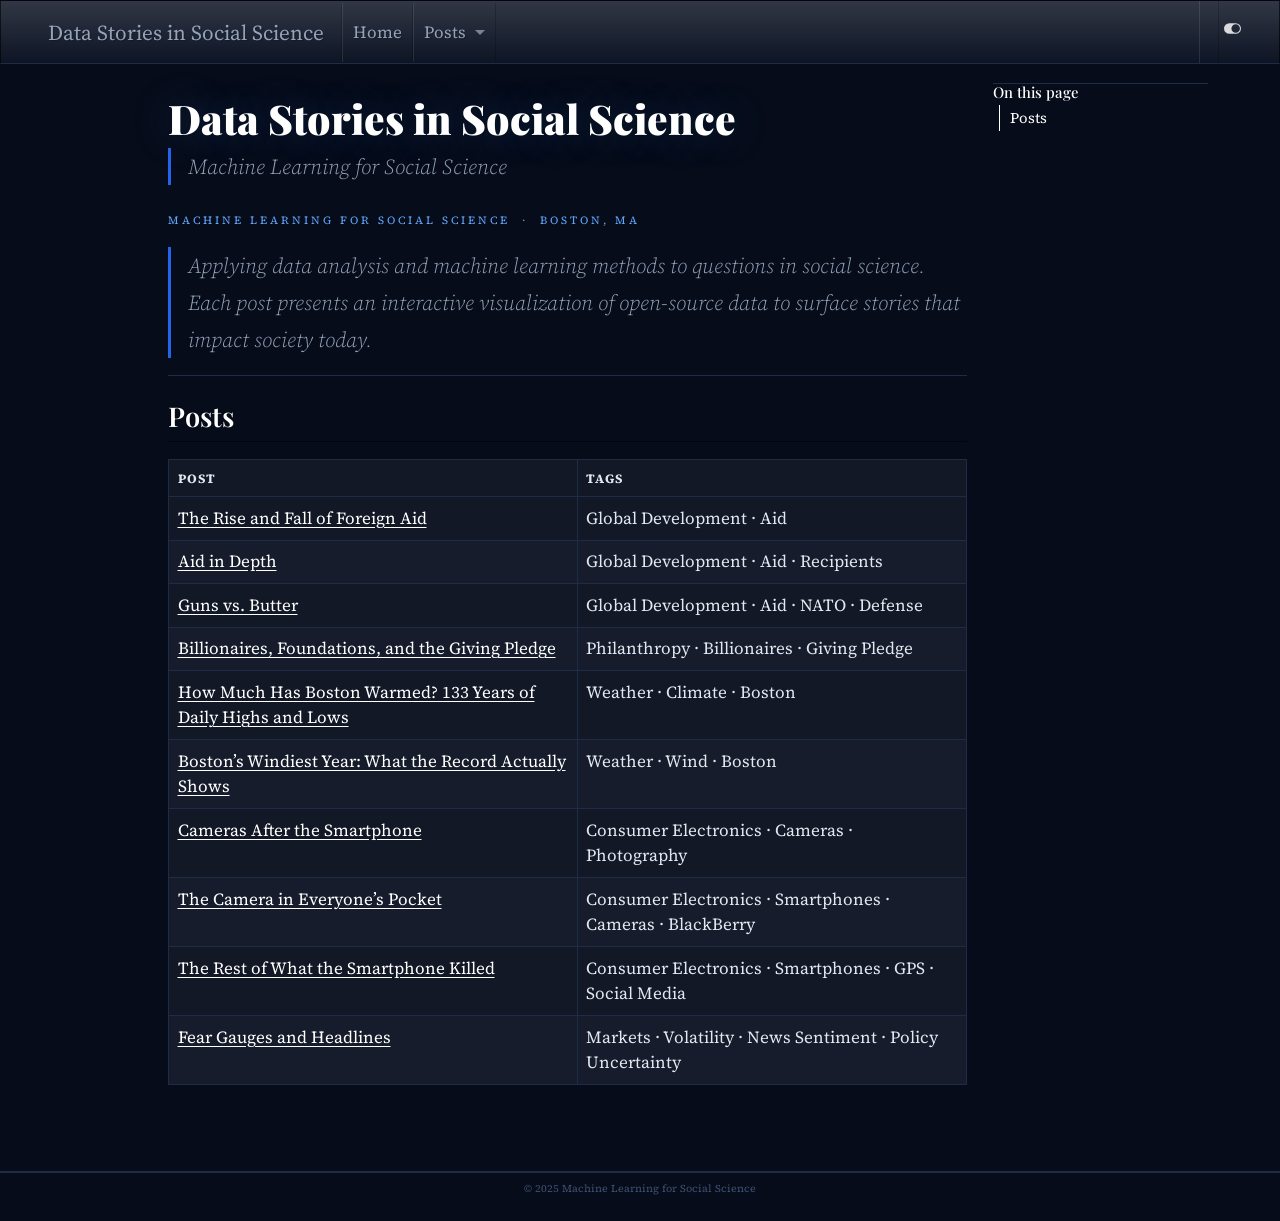
==== index.html @ b40829a9 "Built site for gh-pages" ====
<!DOCTYPE html>
<html xmlns="http://www.w3.org/1999/xhtml" lang="en" xml:lang="en"><head>

<meta charset="utf-8">
<meta name="generator" content="quarto-1.10.18">

<meta name="viewport" content="width=device-width, initial-scale=1.0, user-scalable=yes">


<title>Data Stories in Social Science</title>
<style>
/* Default styles provided by pandoc.
** See https://pandoc.org/MANUAL.html#variables-for-html for config info.
*/
span.smallcaps{font-variant: small-caps;}
div.columns{display: flex; gap: 1.5em;}
div.column{flex: auto;}
@media screen {
div.columns{gap: min(4vw, 1.5em);}
div.column{overflow-x: auto;}
}
div.hanging-indent{margin-left: 1.5em; text-indent: -1.5em;}
ul.task-list{list-style: none;}
ul.task-list li input[type="checkbox"] {
  width: 0.8em;
  margin: 0 0.8em 0.2em -1em; /* quarto-specific, see https://github.com/quarto-dev/quarto-cli/issues/4556 */ 
  vertical-align: middle;
}
</style>


<script src="site_libs/quarto-nav/quarto-nav.js"></script>
<script src="site_libs/quarto-nav/headroom.min.js"></script>
<script src="site_libs/clipboard/clipboard.min.js"></script>
<script src="site_libs/quarto-search/autocomplete.umd.js"></script>
<script src="site_libs/quarto-search/fuse.min.js"></script>
<script src="site_libs/quarto-search/quarto-search.js"></script>
<meta name="quarto:offset" content="./">
<script src="site_libs/quarto-html/quarto.js" type="module"></script>
<script src="site_libs/quarto-html/tabsets/tabsets.js" type="module"></script>
<script src="site_libs/quarto-html/popper.min.js"></script>
<script src="site_libs/quarto-html/tippy.umd.min.js"></script>
<script src="site_libs/quarto-html/anchor.min.js"></script>
<link href="site_libs/quarto-html/tippy.css" rel="stylesheet">
<link href="site_libs/quarto-html/quarto-syntax-highlighting-64a204ab8560d761af7679ceaba22944.css" rel="stylesheet" class="quarto-color-scheme" id="quarto-text-highlighting-styles">
<link href="site_libs/quarto-html/quarto-syntax-highlighting-dark-b85bc7c33db8c58e0ec93c3465666fed.css" rel="stylesheet" class="quarto-color-scheme quarto-color-alternate" id="quarto-text-highlighting-styles">
<link href="site_libs/quarto-html/quarto-syntax-highlighting-64a204ab8560d761af7679ceaba22944.css" rel="stylesheet" class="quarto-color-scheme-extra" id="quarto-text-highlighting-styles">
<script src="site_libs/bootstrap/bootstrap.min.js"></script>
<link href="site_libs/bootstrap/bootstrap-icons.css" rel="stylesheet">
<link href="site_libs/bootstrap/bootstrap-3f2496242c16263c0d5ed257b2b27fab.min.css" rel="stylesheet" append-hash="true" class="quarto-color-scheme" id="quarto-bootstrap" data-mode="light">
<link href="site_libs/bootstrap/bootstrap-dark-533bc550813117763ae788fcd6182d93.min.css" rel="stylesheet" append-hash="true" class="quarto-color-scheme quarto-color-alternate" id="quarto-bootstrap" data-mode="dark">
<link href="site_libs/bootstrap/bootstrap-3f2496242c16263c0d5ed257b2b27fab.min.css" rel="stylesheet" append-hash="true" class="quarto-color-scheme-extra" id="quarto-bootstrap" data-mode="light">
<script id="quarto-search-options" type="application/json">{
  "location": "navbar",
  "copy-button": false,
  "collapse-after": 3,
  "panel-placement": "end",
  "type": "overlay",
  "limit": 50,
  "keyboard-shortcut": [
    "f",
    "/",
    "s"
  ],
  "show-item-context": false,
  "language": {
    "search-no-results-text": "No results",
    "search-matching-documents-text": "matching documents",
    "search-copy-link-title": "Copy link to search",
    "search-hide-matches-text": "Hide additional matches",
    "search-more-match-text": "more match in this document",
    "search-more-matches-text": "more matches in this document",
    "search-clear-button-title": "Clear",
    "search-text-placeholder": "",
    "search-detached-cancel-button-title": "Cancel",
    "search-submit-button-title": "Submit",
    "search-label": "Search"
  }
}</script>
<style>html{ scroll-behavior: smooth; }</style>


<link rel="stylesheet" href="styles.css">
</head>

<body class="nav-fixed quarto-dark"><script id="quarto-html-before-body" type="application/javascript">
    const toggleBodyColorMode = (bsSheetEl) => {
      const mode = bsSheetEl.getAttribute("data-mode");
      const bodyEl = window.document.querySelector("body");
      if (mode === "dark") {
        bodyEl.classList.add("quarto-dark");
        bodyEl.classList.remove("quarto-light");
      } else {
        bodyEl.classList.add("quarto-light");
        bodyEl.classList.remove("quarto-dark");
      }
    }
    const toggleBodyColorPrimary = () => {
      const bsSheetEl = window.document.querySelector("link#quarto-bootstrap:not([rel=disabled-stylesheet])");
      if (bsSheetEl) {
        toggleBodyColorMode(bsSheetEl);
      }
    }
    const setColorSchemeToggle = (alternate) => {
      const toggles = window.document.querySelectorAll('.quarto-color-scheme-toggle');
      for (let i=0; i < toggles.length; i++) {
        const toggle = toggles[i];
        if (toggle) {
          if (alternate) {
            toggle.classList.add("alternate");
          } else {
            toggle.classList.remove("alternate");
          }
        }
      }
    };
    const toggleColorMode = (alternate) => {
      // Switch the stylesheets
      const primaryStylesheets = window.document.querySelectorAll('link.quarto-color-scheme:not(.quarto-color-alternate)');
      const alternateStylesheets = window.document.querySelectorAll('link.quarto-color-scheme.quarto-color-alternate');
      manageTransitions('#quarto-margin-sidebar .nav-link', false);
      if (alternate) {
        // note: dark is layered on light, we don't disable primary!
        enableStylesheet(alternateStylesheets);
        for (const sheetNode of alternateStylesheets) {
          if (sheetNode.id === "quarto-bootstrap") {
            toggleBodyColorMode(sheetNode);
          }
        }
      } else {
        disableStylesheet(alternateStylesheets);
        enableStylesheet(primaryStylesheets)
        toggleBodyColorPrimary();
      }
      manageTransitions('#quarto-margin-sidebar .nav-link', true);
      // Switch the toggles
      setColorSchemeToggle(alternate)
      // Hack to workaround the fact that safari doesn't
      // properly recolor the scrollbar when toggling (#1455)
      if (navigator.userAgent.indexOf('Safari') > 0 && navigator.userAgent.indexOf('Chrome') == -1) {
        manageTransitions("body", false);
        window.scrollTo(0, 1);
        setTimeout(() => {
          window.scrollTo(0, 0);
          manageTransitions("body", true);
        }, 40);
      }
    }
    const disableStylesheet = (stylesheets) => {
      for (let i=0; i < stylesheets.length; i++) {
        const stylesheet = stylesheets[i];
        stylesheet.rel = 'disabled-stylesheet';
      }
    }
    const enableStylesheet = (stylesheets) => {
      for (let i=0; i < stylesheets.length; i++) {
        const stylesheet = stylesheets[i];
        if(stylesheet.rel !== 'stylesheet') { // for Chrome, which will still FOUC without this check
          stylesheet.rel = 'stylesheet';
        }
      }
    }
    const manageTransitions = (selector, allowTransitions) => {
      const els = window.document.querySelectorAll(selector);
      for (let i=0; i < els.length; i++) {
        const el = els[i];
        if (allowTransitions) {
          el.classList.remove('notransition');
        } else {
          el.classList.add('notransition');
        }
      }
    }
    const isFileUrl = () => {
      return window.location.protocol === 'file:';
    }
    const hasAlternateSentinel = () => {
      let styleSentinel = getColorSchemeSentinel();
      if (styleSentinel !== null) {
        return styleSentinel === "alternate";
      } else {
        return false;
      }
    }
    const setStyleSentinel = (alternate) => {
      const value = alternate ? "alternate" : "default";
      if (!isFileUrl()) {
        window.localStorage.setItem("quarto-color-scheme", value);
      } else {
        localAlternateSentinel = value;
      }
    }
    const getColorSchemeSentinel = () => {
      if (!isFileUrl()) {
        const storageValue = window.localStorage.getItem("quarto-color-scheme");
        return storageValue != null ? storageValue : localAlternateSentinel;
      } else {
        return localAlternateSentinel;
      }
    }
    const toggleGiscusIfUsed = (isAlternate, darkModeDefault) => {
      const baseTheme = document.querySelector('#giscus-base-theme')?.value ?? 'light';
      const alternateTheme = document.querySelector('#giscus-alt-theme')?.value ?? 'dark';
      let newTheme = '';
      if(authorPrefersDark) {
        newTheme = isAlternate ? baseTheme : alternateTheme;
      } else {
        newTheme = isAlternate ? alternateTheme : baseTheme;
      }
      const changeGiscusTheme = () => {
        // From: https://github.com/giscus/giscus/issues/336
        const sendMessage = (message) => {
          const iframe = document.querySelector('iframe.giscus-frame');
          if (!iframe) return;
          iframe.contentWindow.postMessage({ giscus: message }, 'https://giscus.app');
        }
        sendMessage({
          setConfig: {
            theme: newTheme
          }
        });
      }
      const isGiscussLoaded = window.document.querySelector('iframe.giscus-frame') !== null;
      if (isGiscussLoaded) {
        changeGiscusTheme();
      }
    };
    const authorPrefersDark = true;
    const darkModeDefault = authorPrefersDark;
    let localAlternateSentinel = darkModeDefault ? 'alternate' : 'default';
    // Dark / light mode switch
    window.quartoToggleColorScheme = () => {
      // Read the current dark / light value
      let toAlternate = !hasAlternateSentinel();
      toggleColorMode(toAlternate);
      setStyleSentinel(toAlternate);
      toggleGiscusIfUsed(toAlternate, darkModeDefault);
      window.dispatchEvent(new Event('resize'));
    };
    // Switch to dark mode if need be
    if (hasAlternateSentinel()) {
      toggleColorMode(true);
    } else {
      toggleColorMode(false);
    }
  </script>

<div id="quarto-search-results"></div>
  <header id="quarto-header" class="headroom fixed-top">
    <nav class="navbar navbar-expand-lg " data-bs-theme="dark">
      <div class="navbar-container container-fluid">
      <div class="navbar-brand-container mx-auto">
    <a class="navbar-brand" href="./index.html">
    <span class="navbar-title">Data Stories in Social Science</span>
    </a>
  </div>
            <div id="quarto-search" class="" title="Search"></div>
          <button class="navbar-toggler" type="button" data-bs-toggle="collapse" data-bs-target="#navbarCollapse" aria-controls="navbarCollapse" role="menu" aria-expanded="false" aria-label="Toggle navigation" onclick="if (window.quartoToggleHeadroom) { window.quartoToggleHeadroom(); }">
  <span class="navbar-toggler-icon"></span>
</button>
          <div class="collapse navbar-collapse" id="navbarCollapse">
            <ul class="navbar-nav navbar-nav-scroll me-auto">
  <li class="nav-item">
    <a class="nav-link active" href="./index.html" aria-current="page"> 
<span class="menu-text">Home</span></a>
  </li>  
  <li class="nav-item dropdown ">
    <a class="nav-link dropdown-toggle" href="#" id="nav-menu-posts" role="link" data-bs-toggle="dropdown" aria-expanded="false">
 <span class="menu-text">Posts</span>
    </a>
    <ul class="dropdown-menu" aria-labelledby="nav-menu-posts">    
        <li>
    <a class="dropdown-item" href="./oda-trends.html">
 <span class="dropdown-text">The Rise and Fall of Foreign Aid</span></a>
  </li>  
        <li>
    <a class="dropdown-item" href="./oda-deep-dive.html">
 <span class="dropdown-text">Aid in Depth</span></a>
  </li>  
        <li>
    <a class="dropdown-item" href="./nato-vs-oda.html">
 <span class="dropdown-text">Guns vs.&nbsp;Butter</span></a>
  </li>  
        <li>
    <a class="dropdown-item" href="./philanthropy.html">
 <span class="dropdown-text">Billionaires &amp; Foundations</span></a>
  </li>  
        <li>
    <a class="dropdown-item" href="./boston-weather.html">
 <span class="dropdown-text">Boston’s Rising Temperatures</span></a>
  </li>  
        <li>
    <a class="dropdown-item" href="./boston-wind.html">
 <span class="dropdown-text">Boston’s Windiest Year</span></a>
  </li>  
        <li>
    <a class="dropdown-item" href="./camera-shipments.html">
 <span class="dropdown-text">Cameras After the Smartphone</span></a>
  </li>  
        <li>
    <a class="dropdown-item" href="./smartphones-vs-cameras.html">
 <span class="dropdown-text">The Camera in Everyone’s Pocket</span></a>
  </li>  
        <li>
    <a class="dropdown-item" href="./smartphone-graveyard.html">
 <span class="dropdown-text">The Rest of What the Smartphone Killed</span></a>
  </li>  
        <li>
    <a class="dropdown-item" href="./fear-and-sentiment.qmd">
 <span class="dropdown-text">Fear Gauges and Headlines</span></a>
  </li>  
    </ul>
  </li>
</ul>
            <ul class="navbar-nav navbar-nav-scroll ms-auto">
  <li class="nav-item compact">
    <a class="nav-link" href="https://github.com/mlss5/data-stories"> <i class="bi bi-github" role="img">
</i> 
<span class="menu-text"></span></a>
  </li>  
</ul>
          </div> <!-- /navcollapse -->
            <div class="quarto-navbar-tools">
  <a href="" class="quarto-color-scheme-toggle quarto-navigation-tool  px-1" onclick="window.quartoToggleColorScheme(); return false;" title="Toggle dark mode"><i class="bi"></i></a>
</div>
      </div> <!-- /container-fluid -->
    </nav>
</header>
<!-- content -->
<div id="quarto-content" class="quarto-container page-columns page-rows-contents page-layout-article page-navbar">
<!-- sidebar -->
<!-- margin-sidebar -->
    <div id="quarto-margin-sidebar" class="sidebar margin-sidebar">
        <nav id="TOC" role="doc-toc" class="toc-active">
    <h2 id="toc-title">On this page</h2>
   
  <ul>
  <li><a href="#posts" id="toc-posts" class="nav-link active" data-scroll-target="#posts">Posts</a></li>
  </ul>
</nav>
    </div>
<!-- main -->
<main class="content" id="quarto-document-content">


<header id="title-block-header" class="quarto-title-block default">
<div class="quarto-title">
<h1 class="title">Data Stories in Social Science</h1>
<p class="subtitle lead">Machine Learning for Social Science</p>
</div>



<div class="quarto-title-meta">

    
  
    
  </div>
  


</header>


<p><span class="kicker">Machine Learning for Social Science &nbsp;·&nbsp; Boston, MA</span></p>
<div class="lead">
<p>Applying data analysis and machine learning methods to questions in social science. Each post presents an interactive visualization of open-source data to surface stories that impact society today.</p>
</div>
<section id="posts" class="level2">
<h2 class="anchored" data-anchor-id="posts">Posts</h2>
<table class="caption-top table">
<thead>
<tr class="header">
<th>Post</th>
<th>Tags</th>
</tr>
</thead>
<tbody>
<tr class="odd">
<td><a href="./oda-trends.html">The Rise and Fall of Foreign Aid</a></td>
<td>Global Development · Aid</td>
</tr>
<tr class="even">
<td><a href="./oda-deep-dive.html">Aid in Depth</a></td>
<td>Global Development · Aid · Recipients</td>
</tr>
<tr class="odd">
<td><a href="./nato-vs-oda.html">Guns vs.&nbsp;Butter</a></td>
<td>Global Development · Aid · NATO · Defense</td>
</tr>
<tr class="even">
<td><a href="./philanthropy.html">Billionaires, Foundations, and the Giving Pledge</a></td>
<td>Philanthropy · Billionaires · Giving Pledge</td>
</tr>
<tr class="odd">
<td><a href="./boston-weather.html">How Much Has Boston Warmed? 133 Years of Daily Highs and Lows</a></td>
<td>Weather · Climate · Boston</td>
</tr>
<tr class="even">
<td><a href="./boston-wind.html">Boston’s Windiest Year: What the Record Actually Shows</a></td>
<td>Weather · Wind · Boston</td>
</tr>
<tr class="odd">
<td><a href="./camera-shipments.html">Cameras After the Smartphone</a></td>
<td>Consumer Electronics · Cameras · Photography</td>
</tr>
<tr class="even">
<td><a href="./smartphones-vs-cameras.html">The Camera in Everyone’s Pocket</a></td>
<td>Consumer Electronics · Smartphones · Cameras · BlackBerry</td>
</tr>
<tr class="odd">
<td><a href="./smartphone-graveyard.html">The Rest of What the Smartphone Killed</a></td>
<td>Consumer Electronics · Smartphones · GPS · Social Media</td>
</tr>
<tr class="even">
<td><a href="fear-and-sentiment.qmd">Fear Gauges and Headlines</a></td>
<td>Markets · Volatility · News Sentiment · Policy Uncertainty</td>
</tr>
</tbody>
</table>


</section>

</main> <!-- /main -->
<script id="quarto-html-after-body" type="application/javascript">
  window.document.addEventListener("DOMContentLoaded", function (event) {
    // Ensure there is a toggle, if there isn't float one in the top right
    if (window.document.querySelector('.quarto-color-scheme-toggle') === null) {
      const a = window.document.createElement('a');
      a.classList.add('top-right');
      a.classList.add('quarto-color-scheme-toggle');
      a.href = "";
      a.onclick = function() { try { window.quartoToggleColorScheme(); } catch {} return false; };
      const i = window.document.createElement("i");
      i.classList.add('bi');
      a.appendChild(i);
      window.document.body.appendChild(a);
    }
    setColorSchemeToggle(hasAlternateSentinel())
    const icon = "";
    const anchorJS = new window.AnchorJS();
    anchorJS.options = {
      placement: 'right',
      icon: icon
    };
    anchorJS.add('.anchored');
    const isCodeAnnotation = (el) => {
      for (const clz of el.classList) {
        if (clz.startsWith('code-annotation-')) {                     
          return true;
        }
      }
      return false;
    }
    const onCopySuccess = function(e) {
      // button target
      const button = e.trigger;
      // don't keep focus
      button.blur();
      // flash "checked"
      button.classList.add('code-copy-button-checked');
      var currentTitle = button.getAttribute("title");
      button.setAttribute("title", "Copied!");
      let tooltip;
      if (window.bootstrap) {
        button.setAttribute("data-bs-toggle", "tooltip");
        button.setAttribute("data-bs-placement", "left");
        button.setAttribute("data-bs-title", "Copied!");
        tooltip = new bootstrap.Tooltip(button, 
          { trigger: "manual", 
            customClass: "code-copy-button-tooltip",
            offset: [0, -8]});
        tooltip.show();    
      }
      setTimeout(function() {
        if (tooltip) {
          tooltip.hide();
          button.removeAttribute("data-bs-title");
          button.removeAttribute("data-bs-toggle");
          button.removeAttribute("data-bs-placement");
        }
        button.setAttribute("title", currentTitle);
        button.classList.remove('code-copy-button-checked');
      }, 1000);
      // clear code selection
      e.clearSelection();
    }
    const getTextToCopy = function(trigger) {
      const outerScaffold = trigger.parentElement.cloneNode(true);
      const codeEl = outerScaffold.querySelector('code');
      for (const childEl of codeEl.children) {
        if (isCodeAnnotation(childEl)) {
          childEl.remove();
        }
      }
      return codeEl.innerText;
    }
    const clipboard = new window.ClipboardJS('.code-copy-button:not([data-in-quarto-modal])', {
      text: getTextToCopy
    });
    clipboard.on('success', onCopySuccess);
    if (window.document.getElementById('quarto-embedded-source-code-modal')) {
      const clipboardModal = new window.ClipboardJS('.code-copy-button[data-in-quarto-modal]', {
        text: getTextToCopy,
        container: window.document.getElementById('quarto-embedded-source-code-modal')
      });
      clipboardModal.on('success', onCopySuccess);
    }
      var localhostRegex = new RegExp(/^(?:http|https):\/\/localhost\:?[0-9]*\//);
      var mailtoRegex = new RegExp(/^mailto:/);
        var filterRegex = new RegExp("https:\/\/mlss5\.github\.io\/data-stories\/");
      var isInternal = (href) => {
          return filterRegex.test(href) || localhostRegex.test(href) || mailtoRegex.test(href);
      }
      // Inspect non-navigation links and adorn them if external
     var links = window.document.querySelectorAll('a[href]:not(.nav-link):not(.navbar-brand):not(.toc-action):not(.sidebar-link):not(.sidebar-item-toggle):not(.pagination-link):not(.no-external):not([aria-hidden]):not(.dropdown-item):not(.quarto-navigation-tool):not(.about-link)');
      for (var i=0; i<links.length; i++) {
        const link = links[i];
        if (!isInternal(link.href)) {
          // undo the damage that might have been done by quarto-nav.js in the case of
          // links that we want to consider external
          if (link.dataset.originalHref !== undefined) {
            link.href = link.dataset.originalHref;
          }
        }
      }
    function tippyHover(el, contentFn, onTriggerFn, onUntriggerFn) {
      const config = {
        allowHTML: true,
        maxWidth: 500,
        delay: 100,
        arrow: false,
        appendTo: function(el) {
            return el.parentElement;
        },
        interactive: true,
        interactiveBorder: 10,
        theme: 'quarto',
        placement: 'bottom-start',
      };
      if (contentFn) {
        config.content = contentFn;
      }
      if (onTriggerFn) {
        config.onTrigger = onTriggerFn;
      }
      if (onUntriggerFn) {
        config.onUntrigger = onUntriggerFn;
      }
      window.tippy(el, config); 
    }
    const noterefs = window.document.querySelectorAll('a[role="doc-noteref"]');
    for (var i=0; i<noterefs.length; i++) {
      const ref = noterefs[i];
      tippyHover(ref, function() {
        // use id or data attribute instead here
        let href = ref.getAttribute('data-footnote-href') || ref.getAttribute('href');
        try { href = new URL(href).hash; } catch {}
        const id = href.replace(/^#\/?/, "");
        const note = window.document.getElementById(id);
        if (note) {
          return note.innerHTML;
        } else {
          return "";
        }
      });
    }
    const xrefs = window.document.querySelectorAll('a.quarto-xref');
    const processXRef = (id, note) => {
      // Strip column container classes
      const stripColumnClz = (el) => {
        el.classList.remove("page-full", "page-columns");
        if (el.children) {
          for (const child of el.children) {
            stripColumnClz(child);
          }
        }
      }
      stripColumnClz(note)
      if (id === null || id.startsWith('sec-')) {
        // Special case sections, only their first couple elements
        const container = document.createElement("div");
        if (note.children && note.children.length > 2) {
          container.appendChild(note.children[0].cloneNode(true));
          for (let i = 1; i < note.children.length; i++) {
            const child = note.children[i];
            if (child.tagName === "P" && child.innerText === "") {
              continue;
            } else {
              container.appendChild(child.cloneNode(true));
              break;
            }
          }
          if (window.Quarto?.typesetMath) {
            window.Quarto.typesetMath(container);
          }
          return container.innerHTML
        } else {
          if (window.Quarto?.typesetMath) {
            window.Quarto.typesetMath(note);
          }
          return note.innerHTML;
        }
      } else {
        // Remove any anchor links if they are present
        const anchorLink = note.querySelector('a.anchorjs-link');
        if (anchorLink) {
          anchorLink.remove();
        }
        if (window.Quarto?.typesetMath) {
          window.Quarto.typesetMath(note);
        }
        if (note.classList.contains("callout")) {
          return note.outerHTML;
        } else {
          return note.innerHTML;
        }
      }
    }
    for (var i=0; i<xrefs.length; i++) {
      const xref = xrefs[i];
      tippyHover(xref, undefined, function(instance) {
        instance.disable();
        let url = xref.getAttribute('href');
        let hash = undefined; 
        if (url.startsWith('#')) {
          hash = url;
        } else {
          try { hash = new URL(url).hash; } catch {}
        }
        if (hash) {
          const id = hash.replace(/^#\/?/, "");
          const note = window.document.getElementById(id);
          if (note !== null) {
            try {
              const html = processXRef(id, note.cloneNode(true));
              instance.setContent(html);
            } finally {
              instance.enable();
              instance.show();
            }
          } else {
            // See if we can fetch this
            fetch(url.split('#')[0])
            .then(res => res.text())
            .then(html => {
              const parser = new DOMParser();
              const htmlDoc = parser.parseFromString(html, "text/html");
              const note = htmlDoc.getElementById(id);
              if (note !== null) {
                const html = processXRef(id, note);
                instance.setContent(html);
              } 
            }).finally(() => {
              instance.enable();
              instance.show();
            });
          }
        } else {
          // See if we can fetch a full url (with no hash to target)
          // This is a special case and we should probably do some content thinning / targeting
          fetch(url)
          .then(res => res.text())
          .then(html => {
            const parser = new DOMParser();
            const htmlDoc = parser.parseFromString(html, "text/html");
            const note = htmlDoc.querySelector('main.content');
            if (note !== null) {
              // This should only happen for chapter cross references
              // (since there is no id in the URL)
              // remove the first header
              if (note.children.length > 0 && note.children[0].tagName === "HEADER") {
                note.children[0].remove();
              }
              const html = processXRef(null, note);
              instance.setContent(html);
            } 
          }).finally(() => {
            instance.enable();
            instance.show();
          });
        }
      }, function(instance) {
      });
    }
        let selectedAnnoteEl;
        const selectorForAnnotation = ( cell, annotation) => {
          let cellAttr = 'data-code-cell="' + cell + '"';
          let lineAttr = 'data-code-annotation="' +  annotation + '"';
          const selector = 'span[' + cellAttr + '][' + lineAttr + ']';
          return selector;
        }
        const selectCodeLines = (annoteEl) => {
          const doc = window.document;
          const targetCell = annoteEl.getAttribute("data-target-cell");
          const targetAnnotation = annoteEl.getAttribute("data-target-annotation");
          const annoteSpan = window.document.querySelector(selectorForAnnotation(targetCell, targetAnnotation));
          const lines = annoteSpan.getAttribute("data-code-lines").split(",");
          const lineIds = lines.map((line) => {
            return targetCell + "-" + line;
          })
          let top = null;
          let height = null;
          let parent = null;
          if (lineIds.length > 0) {
              //compute the position of the single el (top and bottom and make a div)
              const el = window.document.getElementById(lineIds[0]);
              top = el.offsetTop;
              height = el.offsetHeight;
              parent = el.parentElement.parentElement;
            if (lineIds.length > 1) {
              const lastEl = window.document.getElementById(lineIds[lineIds.length - 1]);
              const bottom = lastEl.offsetTop + lastEl.offsetHeight;
              height = bottom - top;
            }
            if (top !== null && height !== null && parent !== null) {
              // cook up a div (if necessary) and position it 
              let div = window.document.getElementById("code-annotation-line-highlight");
              if (div === null) {
                div = window.document.createElement("div");
                div.setAttribute("id", "code-annotation-line-highlight");
                div.style.position = 'absolute';
                parent.appendChild(div);
              }
              div.style.top = top - 2 + "px";
              div.style.height = height + 4 + "px";
              div.style.left = 0;
              let gutterDiv = window.document.getElementById("code-annotation-line-highlight-gutter");
              if (gutterDiv === null) {
                gutterDiv = window.document.createElement("div");
                gutterDiv.setAttribute("id", "code-annotation-line-highlight-gutter");
                gutterDiv.style.position = 'absolute';
                const codeCell = window.document.getElementById(targetCell);
                const gutter = codeCell.querySelector('.code-annotation-gutter');
                gutter.appendChild(gutterDiv);
              }
              gutterDiv.style.top = top - 2 + "px";
              gutterDiv.style.height = height + 4 + "px";
            }
            selectedAnnoteEl = annoteEl;
          }
        };
        const unselectCodeLines = () => {
          const elementsIds = ["code-annotation-line-highlight", "code-annotation-line-highlight-gutter"];
          elementsIds.forEach((elId) => {
            const div = window.document.getElementById(elId);
            if (div) {
              div.remove();
            }
          });
          selectedAnnoteEl = undefined;
        };
          // Handle positioning of the toggle
      window.addEventListener(
        "resize",
        throttle(() => {
          elRect = undefined;
          if (selectedAnnoteEl) {
            selectCodeLines(selectedAnnoteEl);
          }
        }, 10)
      );
      function throttle(fn, ms) {
      let throttle = false;
      let timer;
        return (...args) => {
          if(!throttle) { // first call gets through
              fn.apply(this, args);
              throttle = true;
          } else { // all the others get throttled
              if(timer) clearTimeout(timer); // cancel #2
              timer = setTimeout(() => {
                fn.apply(this, args);
                timer = throttle = false;
              }, ms);
          }
        };
      }
        // Attach click handler to the DT
        const annoteDls = window.document.querySelectorAll('dt[data-target-cell]');
        for (const annoteDlNode of annoteDls) {
          annoteDlNode.addEventListener('click', (event) => {
            const clickedEl = event.target;
            if (clickedEl !== selectedAnnoteEl) {
              unselectCodeLines();
              const activeEl = window.document.querySelector('dt[data-target-cell].code-annotation-active');
              if (activeEl) {
                activeEl.classList.remove('code-annotation-active');
              }
              selectCodeLines(clickedEl);
              clickedEl.classList.add('code-annotation-active');
            } else {
              // Unselect the line
              unselectCodeLines();
              clickedEl.classList.remove('code-annotation-active');
            }
          });
        }
    const findCites = (el) => {
      const parentEl = el.parentElement;
      if (parentEl) {
        const cites = parentEl.dataset.cites;
        if (cites) {
          return {
            el,
            cites: cites.split(' ')
          };
        } else {
          return findCites(el.parentElement)
        }
      } else {
        return undefined;
      }
    };
    var bibliorefs = window.document.querySelectorAll('a[role="doc-biblioref"]');
    for (var i=0; i<bibliorefs.length; i++) {
      const ref = bibliorefs[i];
      const citeInfo = findCites(ref);
      if (citeInfo) {
        tippyHover(citeInfo.el, function() {
          var popup = window.document.createElement('div');
          citeInfo.cites.forEach(function(cite) {
            var citeDiv = window.document.createElement('div');
            citeDiv.classList.add('hanging-indent');
            citeDiv.classList.add('csl-entry');
            var biblioDiv = window.document.getElementById('ref-' + cite);
            if (biblioDiv) {
              citeDiv.innerHTML = biblioDiv.innerHTML;
            }
            popup.appendChild(citeDiv);
          });
          return popup.innerHTML;
        });
      }
    }
  });
  </script>
</div> <!-- /content -->
<footer class="footer">
  <div class="nav-footer">
    <div class="nav-footer-left">
      &nbsp;
    </div>   
    <div class="nav-footer-center">
<p>© 2025 Machine Learning for Social Science</p>
</div>
    <div class="nav-footer-right">
      &nbsp;
    </div>
  </div>
</footer>




<script src="site_libs/quarto-html/zenscroll-min.js"></script>
</body></html>
---- site_libs/quarto-html/quarto-syntax-highlighting-64a204ab8560d761af7679ceaba22944.css ----
/* quarto syntax highlight colors */
:root {
  --quarto-hl-ot-color: #003B4F;
  --quarto-hl-at-color: #657422;
  --quarto-hl-ss-color: #20794D;
  --quarto-hl-an-color: #5E5E5E;
  --quarto-hl-fu-color: #4758AB;
  --quarto-hl-st-color: #20794D;
  --quarto-hl-cf-color: #003B4F;
  --quarto-hl-op-color: #5E5E5E;
  --quarto-hl-er-color: #AD0000;
  --quarto-hl-bn-color: #AD0000;
  --quarto-hl-al-color: #AD0000;
  --quarto-hl-va-color: #111111;
  --quarto-hl-bu-color: inherit;
  --quarto-hl-ex-color: inherit;
  --quarto-hl-pp-color: #AD0000;
  --quarto-hl-in-color: #5E5E5E;
  --quarto-hl-vs-color: #20794D;
  --quarto-hl-wa-color: #5E5E5E;
  --quarto-hl-do-color: #5E5E5E;
  --quarto-hl-im-color: #00769E;
  --quarto-hl-ch-color: #20794D;
  --quarto-hl-dt-color: #AD0000;
  --quarto-hl-fl-color: #AD0000;
  --quarto-hl-co-color: #5E5E5E;
  --quarto-hl-cv-color: #5E5E5E;
  --quarto-hl-cn-color: #8f5902;
  --quarto-hl-sc-color: #5E5E5E;
  --quarto-hl-dv-color: #AD0000;
  --quarto-hl-kw-color: #003B4F;
}

/* other quarto variables */
:root {
  --quarto-font-monospace: SFMono-Regular, Menlo, Monaco, Consolas, "Liberation Mono", "Courier New", monospace;
}

/* syntax highlight based on Pandoc's rules */
pre > code.sourceCode > span {
  color: #003B4F;
}

code.sourceCode > span {
  color: #003B4F;
}

div.sourceCode,
div.sourceCode pre.sourceCode {
  color: #003B4F;
}

/* Normal */
code span {
  color: #003B4F;
}

/* Alert */
code span.al {
  color: #AD0000;
  font-style: inherit;
}

/* Annotation */
code span.an {
  color: #5E5E5E;
  font-style: inherit;
}

/* Attribute */
code span.at {
  color: #657422;
  font-style: inherit;
}

/* BaseN */
code span.bn {
  color: #AD0000;
  font-style: inherit;
}

/* BuiltIn */
code span.bu {
  font-style: inherit;
}

/* ControlFlow */
code span.cf {
  color: #003B4F;
  font-weight: bold;
  font-style: inherit;
}

/* Char */
code span.ch {
  color: #20794D;
  font-style: inherit;
}

/* Constant */
code span.cn {
  color: #8f5902;
  font-style: inherit;
}

/* Comment */
code span.co {
  color: #5E5E5E;
  font-style: inherit;
}

/* CommentVar */
code span.cv {
  color: #5E5E5E;
  font-style: italic;
}

/* Documentation */
code span.do {
  color: #5E5E5E;
  font-style: italic;
}

/* DataType */
code span.dt {
  color: #AD0000;
  font-style: inherit;
}

/* DecVal */
code span.dv {
  color: #AD0000;
  font-style: inherit;
}

/* Error */
code span.er {
  color: #AD0000;
  font-style: inherit;
}

/* Extension */
code span.ex {
  font-style: inherit;
}

/* Float */
code span.fl {
  color: #AD0000;
  font-style: inherit;
}

/* Function */
code span.fu {
  color: #4758AB;
  font-style: inherit;
}

/* Import */
code span.im {
  color: #00769E;
  font-style: inherit;
}

/* Information */
code span.in {
  color: #5E5E5E;
  font-style: inherit;
}

/* Keyword */
code span.kw {
  color: #003B4F;
  font-weight: bold;
  font-style: inherit;
}

/* Operator */
code span.op {
  color: #5E5E5E;
  font-style: inherit;
}

/* Other */
code span.ot {
  color: #003B4F;
  font-style: inherit;
}

/* Preprocessor */
code span.pp {
  color: #AD0000;
  font-style: inherit;
}

/* SpecialChar */
code span.sc {
  color: #5E5E5E;
  font-style: inherit;
}

/* SpecialString */
code span.ss {
  color: #20794D;
  font-style: inherit;
}

/* String */
code span.st {
  color: #20794D;
  font-style: inherit;
}

/* Variable */
code span.va {
  color: #111111;
  font-style: inherit;
}

/* VerbatimString */
code span.vs {
  color: #20794D;
  font-style: inherit;
}

/* Warning */
code span.wa {
  color: #5E5E5E;
  font-style: italic;
}

.prevent-inlining {
  content: "</";
}

/*# sourceMappingURL=9d8d5bb603a83b8298b89080a598c93b.css.map */
---- site_libs/quarto-html/quarto-syntax-highlighting-dark-b85bc7c33db8c58e0ec93c3465666fed.css ----
/* quarto syntax highlight colors */
:root {
  --quarto-hl-al-color: #f07178;
  --quarto-hl-an-color: #d4d0ab;
  --quarto-hl-at-color: #00e0e0;
  --quarto-hl-bn-color: #d4d0ab;
  --quarto-hl-bu-color: #abe338;
  --quarto-hl-ch-color: #abe338;
  --quarto-hl-co-color: #f8f8f2;
  --quarto-hl-cv-color: #ffd700;
  --quarto-hl-cn-color: #ffd700;
  --quarto-hl-cf-color: #ffa07a;
  --quarto-hl-dt-color: #ffa07a;
  --quarto-hl-dv-color: #d4d0ab;
  --quarto-hl-do-color: #f8f8f2;
  --quarto-hl-er-color: #f07178;
  --quarto-hl-ex-color: #00e0e0;
  --quarto-hl-fl-color: #d4d0ab;
  --quarto-hl-fu-color: #ffa07a;
  --quarto-hl-im-color: #abe338;
  --quarto-hl-in-color: #d4d0ab;
  --quarto-hl-kw-color: #ffa07a;
  --quarto-hl-op-color: #ffa07a;
  --quarto-hl-ot-color: #00e0e0;
  --quarto-hl-pp-color: #dcc6e0;
  --quarto-hl-re-color: #00e0e0;
  --quarto-hl-sc-color: #abe338;
  --quarto-hl-ss-color: #abe338;
  --quarto-hl-st-color: #abe338;
  --quarto-hl-va-color: #00e0e0;
  --quarto-hl-vs-color: #abe338;
  --quarto-hl-wa-color: #dcc6e0;
}

/* other quarto variables */
:root {
  --quarto-font-monospace: SFMono-Regular, Menlo, Monaco, Consolas, "Liberation Mono", "Courier New", monospace;
}

/* syntax highlight based on Pandoc's rules */
pre > code.sourceCode > span {
  color: #f8f8f2;
}

code.sourceCode > span {
  color: #f8f8f2;
}

div.sourceCode,
div.sourceCode pre.sourceCode {
  color: #f8f8f2;
}

/* Normal */
code span {
  color: #f8f8f2;
}

/* Alert */
code span.al {
  color: #f07178;
}

/* Annotation */
code span.an {
  color: #d4d0ab;
}

/* Attribute */
code span.at {
  color: #00e0e0;
}

/* BaseN */
code span.bn {
  color: #d4d0ab;
}

/* BuiltIn */
code span.bu {
  color: #abe338;
}

/* ControlFlow */
code span.cf {
  font-weight: bold;
  color: #ffa07a;
}

/* Char */
code span.ch {
  color: #abe338;
}

/* Constant */
code span.cn {
  color: #ffd700;
}

/* Comment */
code span.co {
  font-style: italic;
  color: #f8f8f2;
}

/* CommentVar */
code span.cv {
  color: #ffd700;
}

/* Documentation */
code span.do {
  color: #f8f8f2;
}

/* DataType */
code span.dt {
  color: #ffa07a;
}

/* DecVal */
code span.dv {
  color: #d4d0ab;
}

/* Error */
code span.er {
  color: #f07178;
  text-decoration: underline;
}

/* Extension */
code span.ex {
  font-weight: bold;
  color: #00e0e0;
}

/* Float */
code span.fl {
  color: #d4d0ab;
}

/* Function */
code span.fu {
  color: #ffa07a;
}

/* Import */
code span.im {
  color: #abe338;
}

/* Information */
code span.in {
  color: #d4d0ab;
}

/* Keyword */
code span.kw {
  font-weight: bold;
  color: #ffa07a;
}

/* Operator */
code span.op {
  color: #ffa07a;
}

/* Other */
code span.ot {
  color: #00e0e0;
}

/* Preprocessor */
code span.pp {
  color: #dcc6e0;
}

/* RegionMarker */
code span.re {
  background-color: #f8f8f2;
  color: #00e0e0;
}

/* SpecialChar */
code span.sc {
  color: #abe338;
}

/* SpecialString */
code span.ss {
  color: #abe338;
}

/* String */
code span.st {
  color: #abe338;
}

/* Variable */
code span.va {
  color: #00e0e0;
}

/* VerbatimString */
code span.vs {
  color: #abe338;
}

/* Warning */
code span.wa {
  color: #dcc6e0;
}

.prevent-inlining {
  content: "</";
}

/*# sourceMappingURL=4ed8f1090dec6531da29ab00902aa718.css.map */
---- site_libs/quarto-html/quarto-syntax-highlighting-64a204ab8560d761af7679ceaba22944.css ----
/* quarto syntax highlight colors */
:root {
  --quarto-hl-ot-color: #003B4F;
  --quarto-hl-at-color: #657422;
  --quarto-hl-ss-color: #20794D;
  --quarto-hl-an-color: #5E5E5E;
  --quarto-hl-fu-color: #4758AB;
  --quarto-hl-st-color: #20794D;
  --quarto-hl-cf-color: #003B4F;
  --quarto-hl-op-color: #5E5E5E;
  --quarto-hl-er-color: #AD0000;
  --quarto-hl-bn-color: #AD0000;
  --quarto-hl-al-color: #AD0000;
  --quarto-hl-va-color: #111111;
  --quarto-hl-bu-color: inherit;
  --quarto-hl-ex-color: inherit;
  --quarto-hl-pp-color: #AD0000;
  --quarto-hl-in-color: #5E5E5E;
  --quarto-hl-vs-color: #20794D;
  --quarto-hl-wa-color: #5E5E5E;
  --quarto-hl-do-color: #5E5E5E;
  --quarto-hl-im-color: #00769E;
  --quarto-hl-ch-color: #20794D;
  --quarto-hl-dt-color: #AD0000;
  --quarto-hl-fl-color: #AD0000;
  --quarto-hl-co-color: #5E5E5E;
  --quarto-hl-cv-color: #5E5E5E;
  --quarto-hl-cn-color: #8f5902;
  --quarto-hl-sc-color: #5E5E5E;
  --quarto-hl-dv-color: #AD0000;
  --quarto-hl-kw-color: #003B4F;
}

/* other quarto variables */
:root {
  --quarto-font-monospace: SFMono-Regular, Menlo, Monaco, Consolas, "Liberation Mono", "Courier New", monospace;
}

/* syntax highlight based on Pandoc's rules */
pre > code.sourceCode > span {
  color: #003B4F;
}

code.sourceCode > span {
  color: #003B4F;
}

div.sourceCode,
div.sourceCode pre.sourceCode {
  color: #003B4F;
}

/* Normal */
code span {
  color: #003B4F;
}

/* Alert */
code span.al {
  color: #AD0000;
  font-style: inherit;
}

/* Annotation */
code span.an {
  color: #5E5E5E;
  font-style: inherit;
}

/* Attribute */
code span.at {
  color: #657422;
  font-style: inherit;
}

/* BaseN */
code span.bn {
  color: #AD0000;
  font-style: inherit;
}

/* BuiltIn */
code span.bu {
  font-style: inherit;
}

/* ControlFlow */
code span.cf {
  color: #003B4F;
  font-weight: bold;
  font-style: inherit;
}

/* Char */
code span.ch {
  color: #20794D;
  font-style: inherit;
}

/* Constant */
code span.cn {
  color: #8f5902;
  font-style: inherit;
}

/* Comment */
code span.co {
  color: #5E5E5E;
  font-style: inherit;
}

/* CommentVar */
code span.cv {
  color: #5E5E5E;
  font-style: italic;
}

/* Documentation */
code span.do {
  color: #5E5E5E;
  font-style: italic;
}

/* DataType */
code span.dt {
  color: #AD0000;
  font-style: inherit;
}

/* DecVal */
code span.dv {
  color: #AD0000;
  font-style: inherit;
}

/* Error */
code span.er {
  color: #AD0000;
  font-style: inherit;
}

/* Extension */
code span.ex {
  font-style: inherit;
}

/* Float */
code span.fl {
  color: #AD0000;
  font-style: inherit;
}

/* Function */
code span.fu {
  color: #4758AB;
  font-style: inherit;
}

/* Import */
code span.im {
  color: #00769E;
  font-style: inherit;
}

/* Information */
code span.in {
  color: #5E5E5E;
  font-style: inherit;
}

/* Keyword */
code span.kw {
  color: #003B4F;
  font-weight: bold;
  font-style: inherit;
}

/* Operator */
code span.op {
  color: #5E5E5E;
  font-style: inherit;
}

/* Other */
code span.ot {
  color: #003B4F;
  font-style: inherit;
}

/* Preprocessor */
code span.pp {
  color: #AD0000;
  font-style: inherit;
}

/* SpecialChar */
code span.sc {
  color: #5E5E5E;
  font-style: inherit;
}

/* SpecialString */
code span.ss {
  color: #20794D;
  font-style: inherit;
}

/* String */
code span.st {
  color: #20794D;
  font-style: inherit;
}

/* Variable */
code span.va {
  color: #111111;
  font-style: inherit;
}

/* VerbatimString */
code span.vs {
  color: #20794D;
  font-style: inherit;
}

/* Warning */
code span.wa {
  color: #5E5E5E;
  font-style: italic;
}

.prevent-inlining {
  content: "</";
}

/*# sourceMappingURL=9d8d5bb603a83b8298b89080a598c93b.css.map */
---- styles.css ----
/* ── Fonts ── */
@import url('https://fonts.googleapis.com/css2?family=Playfair+Display:wght@700;900&family=Source+Serif+4:ital,wght@0,300;0,400;0,600;1,300&display=swap');

/* ── Base ── */
body {
  font-family: 'Source Serif 4', Georgia, serif !important;
  background-color: #060c1a !important;
  color: #e2e8f0 !important;
}

/* ── Headings ── */
h1, h2, h3 {
  font-family: 'Playfair Display', Georgia, serif !important;
  color: #ffffff !important;
}
h1 { font-size: 2.4rem; font-weight: 900; text-shadow: 0 0 40px rgba(96,165,250,0.25); }
h2 { font-size: 1.6rem; border-top: 1px solid #1e2d45; padding-top: 1.4rem; margin-top: 2.8rem; }

/* ── Navbar ── */
.navbar {
  background-color: #0d1424 !important;
  border-bottom: 1px solid #1e2d45 !important;
}
.navbar-brand, .nav-link { color: #94a3b8 !important; font-family: 'Source Serif 4', serif; }
.nav-link:hover { color: #60a5fa !important; }

/* ── Navbar dropdown menu ("Posts") ── */
.navbar .dropdown-menu {
  background-color: #0d1424 !important;
  border: 1px solid #1e2d45 !important;
}
.navbar .dropdown-item {
  color: #94a3b8 !important;
  background-color: transparent !important;
}
.navbar .dropdown-item:hover,
.navbar .dropdown-item:focus {
  color: #ffffff !important;
  background-color: #1e2d45 !important;
}
.navbar .dropdown-divider {
  border-top: 1px solid #1e2d45 !important;
}

/* ── Callout / deck text ── */
.lead {
  font-style: italic;
  font-weight: 300;
  color: #94a3b8;
  border-left: 3px solid #2563eb;
  padding-left: 1rem;
  line-height: 1.75;
}

/* ── Kicker ── */
.kicker {
  font-size: 0.65rem;
  letter-spacing: 3px;
  text-transform: uppercase;
  color: #60a5fa;
  display: block;
  margin-bottom: 0.75rem;
}

/* ── Stat cards ── */
.stat-grid {
  display: grid;
  grid-template-columns: repeat(auto-fit, minmax(180px, 1fr));
  gap: 12px;
  margin: 1.5rem 0;
}
.stat-card {
  background: #0d1424;
  border: 1px solid #1e2d45;
  border-left: 3px solid #2563eb;
  border-radius: 8px;
  padding: 16px;
}
.stat-card .val { font-family: 'Playfair Display', serif; font-size: 2rem; font-weight: 700; color: #ef4444; }
.stat-card .val.pos { color: #22c55e; }
.stat-card .lbl { font-size: 0.65rem; letter-spacing: 2px; text-transform: uppercase; color: #64748b; margin-bottom: 4px; }
.stat-card .note { font-size: 0.75rem; color: #64748b; font-style: italic; line-height: 1.4; }

/* ── Tables ── */
table { border-collapse: collapse; width: 100%; }
th { background: #0d1424; color: #94a3b8; font-size: 0.75rem; letter-spacing: 1px; text-transform: uppercase; }
td, th { border: 1px solid #1e2d45; padding: 8px 12px; }
tr:nth-child(even) td { background: #0a1020; }

/* ── Footer ── */
.page-footer,
footer.footer,
.nav-footer {
  background-color: #060c1a !important;
  color: #3d5070 !important;
  font-size: 0.75rem;
  border-top: 1px solid #1e2d45 !important;
}
.nav-footer-left,
.nav-footer-center,
.nav-footer-right {
  color: #3d5070 !important;
}
.nav-footer a, footer.footer a {
  color: #60a5fa !important;
}

/* ── Code blocks ── */
pre { background: #0d1424 !important; border: 1px solid #1e2d45 !important; }
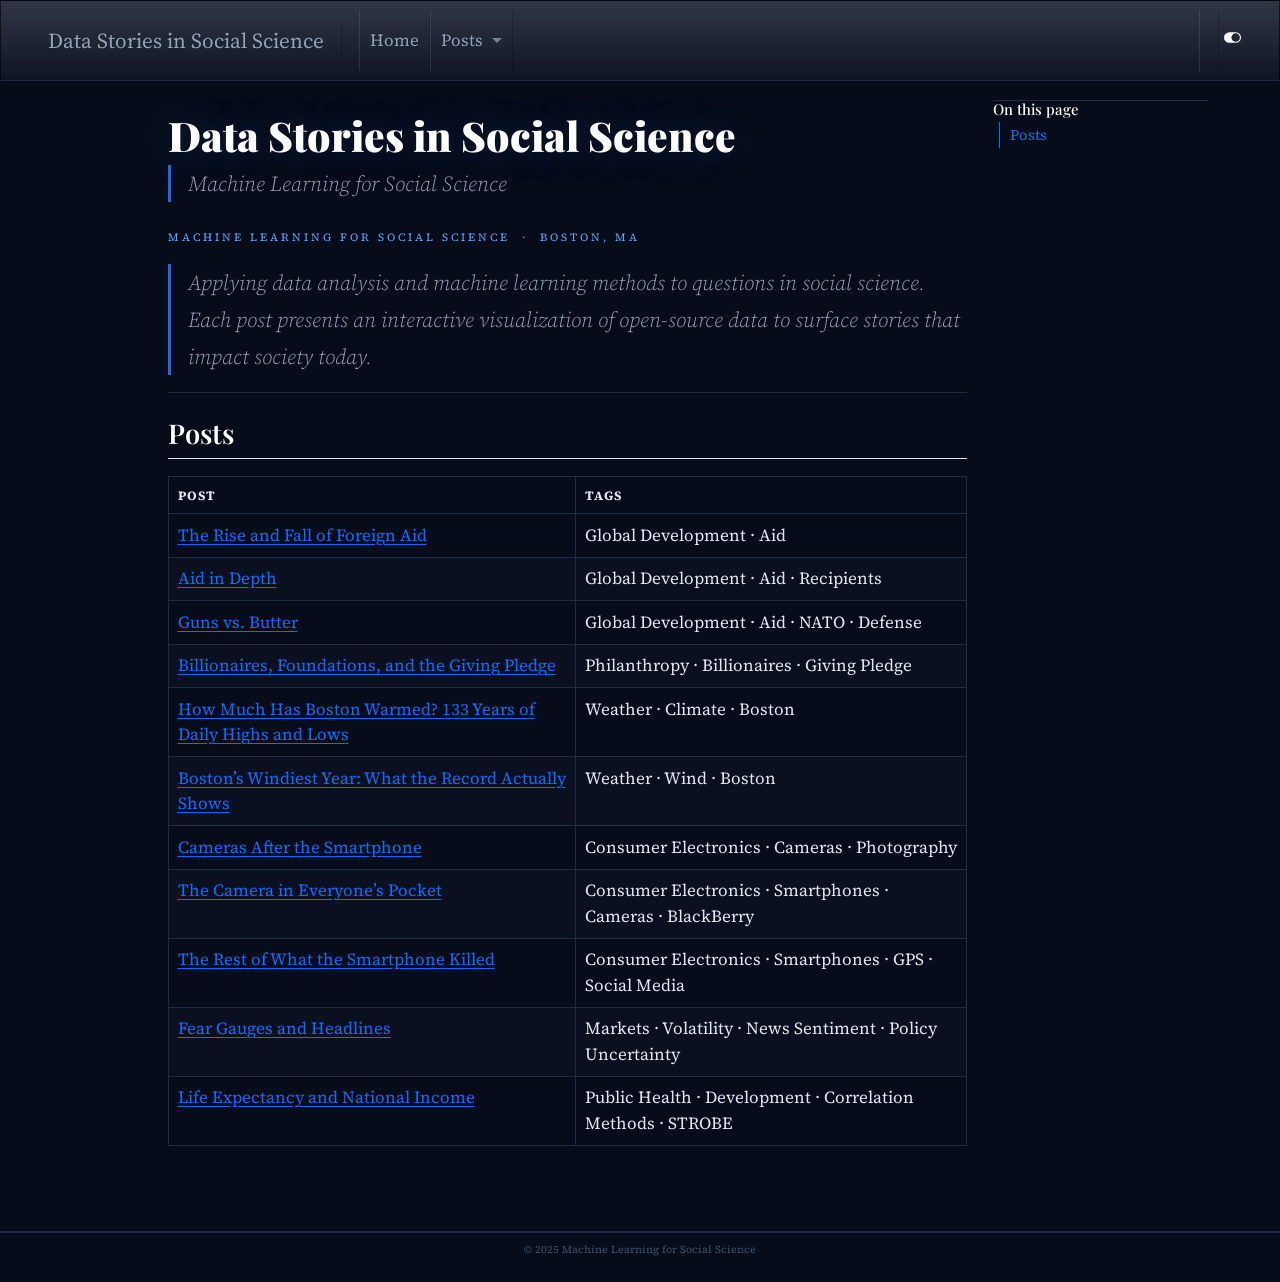
==== commit fd709ada: "Built site for gh-pages" ====
--- a/index.html
+++ b/index.html
@@ -47,9 +47,9 @@
 <link href="site_libs/quarto-html/quarto-syntax-highlighting-64a204ab8560d761af7679ceaba22944.css" rel="stylesheet" class="quarto-color-scheme-extra" id="quarto-text-highlighting-styles">
 <script src="site_libs/bootstrap/bootstrap.min.js"></script>
 <link href="site_libs/bootstrap/bootstrap-icons.css" rel="stylesheet">
-<link href="site_libs/bootstrap/bootstrap-3f2496242c16263c0d5ed257b2b27fab.min.css" rel="stylesheet" append-hash="true" class="quarto-color-scheme" id="quarto-bootstrap" data-mode="light">
-<link href="site_libs/bootstrap/bootstrap-dark-533bc550813117763ae788fcd6182d93.min.css" rel="stylesheet" append-hash="true" class="quarto-color-scheme quarto-color-alternate" id="quarto-bootstrap" data-mode="dark">
-<link href="site_libs/bootstrap/bootstrap-3f2496242c16263c0d5ed257b2b27fab.min.css" rel="stylesheet" append-hash="true" class="quarto-color-scheme-extra" id="quarto-bootstrap" data-mode="light">
+<link href="site_libs/bootstrap/bootstrap-d76b89148f2051d413c67903796ad183.min.css" rel="stylesheet" append-hash="true" class="quarto-color-scheme" id="quarto-bootstrap" data-mode="light">
+<link href="site_libs/bootstrap/bootstrap-dark-0416ace45b97ad2342a5b267ca1286b4.min.css" rel="stylesheet" append-hash="true" class="quarto-color-scheme quarto-color-alternate" id="quarto-bootstrap" data-mode="dark">
+<link href="site_libs/bootstrap/bootstrap-d76b89148f2051d413c67903796ad183.min.css" rel="stylesheet" append-hash="true" class="quarto-color-scheme-extra" id="quarto-bootstrap" data-mode="light">
 <script id="quarto-search-options" type="application/json">{
   "location": "navbar",
   "copy-button": false,
@@ -306,8 +306,12 @@
  <span class="dropdown-text">The Rest of What the Smartphone Killed</span></a>
   </li>  
         <li>
-    <a class="dropdown-item" href="./fear-and-sentiment.qmd">
+    <a class="dropdown-item" href="./fear-and-sentiment.html">
  <span class="dropdown-text">Fear Gauges and Headlines</span></a>
+  </li>  
+        <li>
+    <a class="dropdown-item" href="./le-gdp-strobe.html">
+ <span class="dropdown-text">Life Expectancy and National Income</span></a>
   </li>  
     </ul>
   </li>
@@ -414,8 +418,12 @@
 <td>Consumer Electronics · Smartphones · GPS · Social Media</td>
 </tr>
 <tr class="even">
-<td><a href="fear-and-sentiment.qmd">Fear Gauges and Headlines</a></td>
+<td><a href="./fear-and-sentiment.html">Fear Gauges and Headlines</a></td>
 <td>Markets · Volatility · News Sentiment · Policy Uncertainty</td>
+</tr>
+<tr class="odd">
+<td><a href="./le-gdp-strobe.html">Life Expectancy and National Income</a></td>
+<td>Public Health · Development · Correlation Methods · STROBE</td>
 </tr>
 </tbody>
 </table>
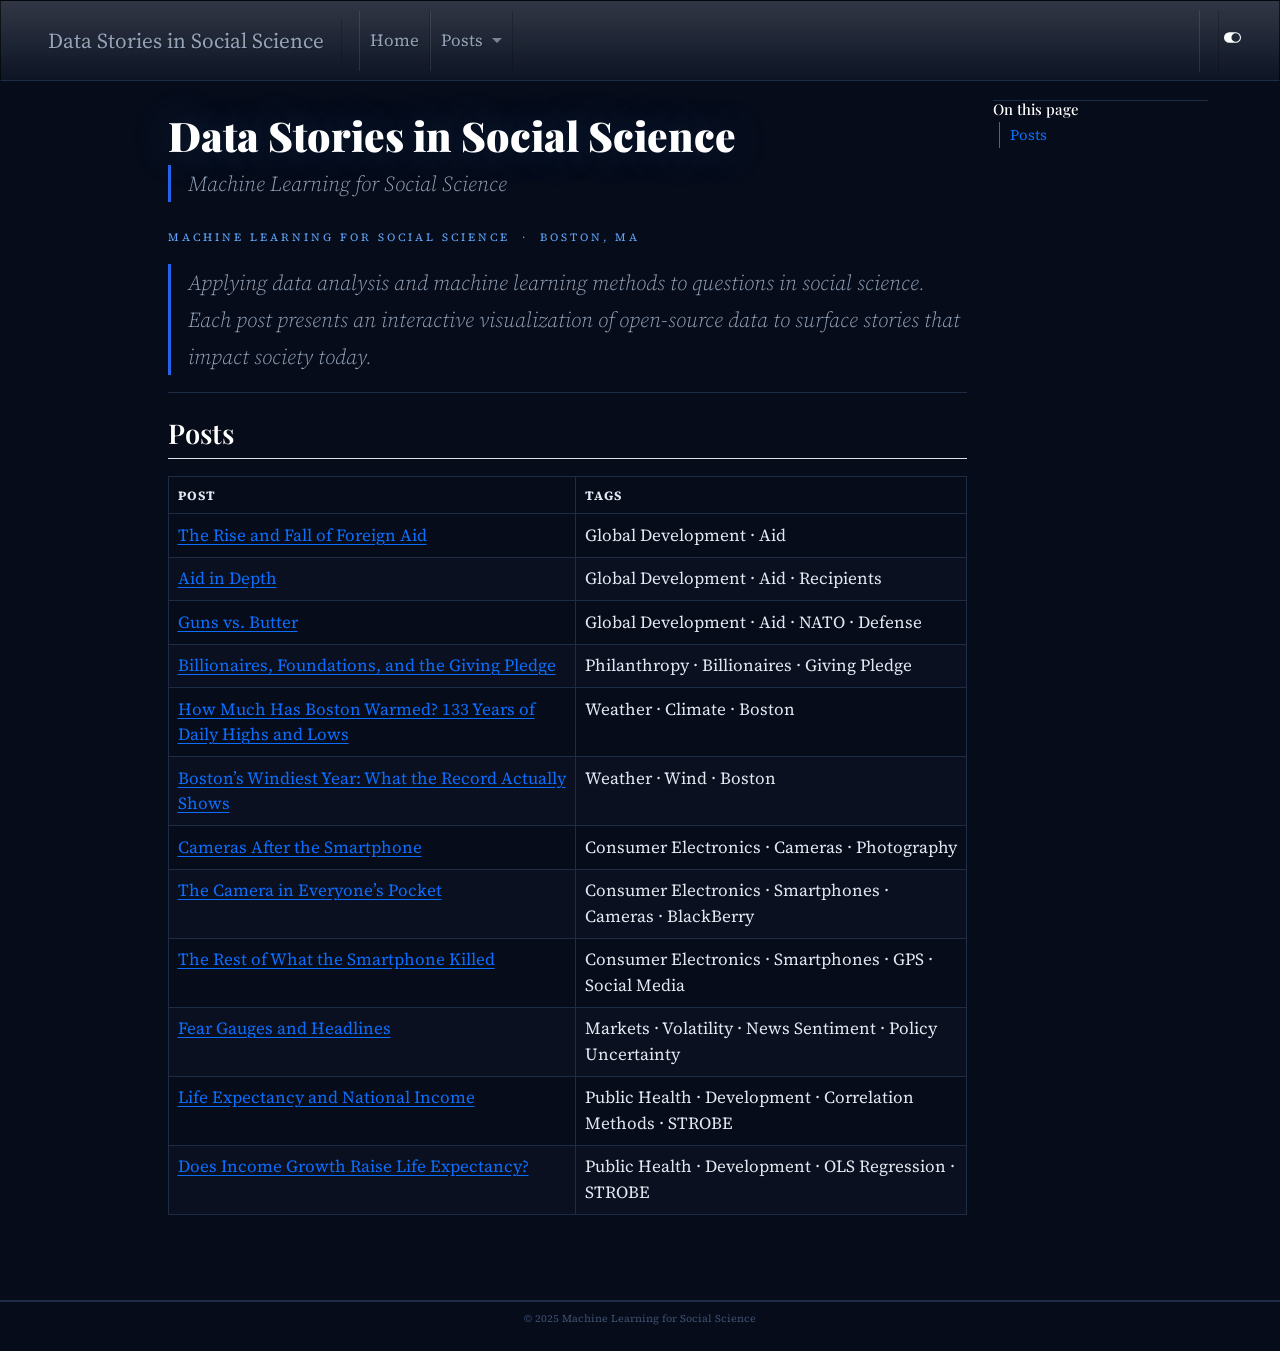
==== commit 26d734ab: "Built site for gh-pages" ====
--- a/index.html
+++ b/index.html
@@ -2,7 +2,7 @@
 <html xmlns="http://www.w3.org/1999/xhtml" lang="en" xml:lang="en"><head>
 
 <meta charset="utf-8">
-<meta name="generator" content="quarto-1.10.18">
+<meta name="generator" content="quarto-1.10.19">
 
 <meta name="viewport" content="width=device-width, initial-scale=1.0, user-scalable=yes">
 
@@ -42,9 +42,9 @@
 <script src="site_libs/quarto-html/tippy.umd.min.js"></script>
 <script src="site_libs/quarto-html/anchor.min.js"></script>
 <link href="site_libs/quarto-html/tippy.css" rel="stylesheet">
-<link href="site_libs/quarto-html/quarto-syntax-highlighting-64a204ab8560d761af7679ceaba22944.css" rel="stylesheet" class="quarto-color-scheme" id="quarto-text-highlighting-styles">
-<link href="site_libs/quarto-html/quarto-syntax-highlighting-dark-b85bc7c33db8c58e0ec93c3465666fed.css" rel="stylesheet" class="quarto-color-scheme quarto-color-alternate" id="quarto-text-highlighting-styles">
-<link href="site_libs/quarto-html/quarto-syntax-highlighting-64a204ab8560d761af7679ceaba22944.css" rel="stylesheet" class="quarto-color-scheme-extra" id="quarto-text-highlighting-styles">
+<link href="site_libs/quarto-html/quarto-syntax-highlighting-bf27225e3a48a9273f3daa8f8e829971.css" rel="stylesheet" class="quarto-color-scheme" id="quarto-text-highlighting-styles">
+<link href="site_libs/quarto-html/quarto-syntax-highlighting-dark-b626d73c4c936ccc3cb08be7d45d1df6.css" rel="stylesheet" class="quarto-color-scheme quarto-color-alternate" id="quarto-text-highlighting-styles">
+<link href="site_libs/quarto-html/quarto-syntax-highlighting-bf27225e3a48a9273f3daa8f8e829971.css" rel="stylesheet" class="quarto-color-scheme-extra" id="quarto-text-highlighting-styles">
 <script src="site_libs/bootstrap/bootstrap.min.js"></script>
 <link href="site_libs/bootstrap/bootstrap-icons.css" rel="stylesheet">
 <link href="site_libs/bootstrap/bootstrap-d76b89148f2051d413c67903796ad183.min.css" rel="stylesheet" append-hash="true" class="quarto-color-scheme" id="quarto-bootstrap" data-mode="light">
@@ -313,6 +313,10 @@
     <a class="dropdown-item" href="./le-gdp-strobe.html">
  <span class="dropdown-text">Life Expectancy and National Income</span></a>
   </li>  
+        <li>
+    <a class="dropdown-item" href="./le-gdp-ols.html">
+ <span class="dropdown-text">Does Income Growth Raise Life Expectancy?</span></a>
+  </li>  
     </ul>
   </li>
 </ul>
@@ -424,6 +428,10 @@
 <tr class="odd">
 <td><a href="./le-gdp-strobe.html">Life Expectancy and National Income</a></td>
 <td>Public Health · Development · Correlation Methods · STROBE</td>
+</tr>
+<tr class="even">
+<td><a href="./le-gdp-ols.html">Does Income Growth Raise Life Expectancy?</a></td>
+<td>Public Health · Development · OLS Regression · STROBE</td>
 </tr>
 </tbody>
 </table>
--- a/site_libs/quarto-html/quarto-syntax-highlighting-bf27225e3a48a9273f3daa8f8e829971.css
+++ b/site_libs/quarto-html/quarto-syntax-highlighting-bf27225e3a48a9273f3daa8f8e829971.css
@@ -0,0 +1,236 @@
+/* quarto syntax highlight colors */
+:root {
+  --quarto-hl-ot-color: #003B4F;
+  --quarto-hl-at-color: #657422;
+  --quarto-hl-ss-color: #20794D;
+  --quarto-hl-an-color: #5E5E5E;
+  --quarto-hl-fu-color: #4758AB;
+  --quarto-hl-st-color: #20794D;
+  --quarto-hl-cf-color: #003B4F;
+  --quarto-hl-op-color: #5E5E5E;
+  --quarto-hl-er-color: #AD0000;
+  --quarto-hl-bn-color: #AD0000;
+  --quarto-hl-al-color: #AD0000;
+  --quarto-hl-va-color: #111111;
+  --quarto-hl-bu-color: inherit;
+  --quarto-hl-ex-color: inherit;
+  --quarto-hl-pp-color: #AD0000;
+  --quarto-hl-in-color: #5E5E5E;
+  --quarto-hl-vs-color: #20794D;
+  --quarto-hl-wa-color: #5E5E5E;
+  --quarto-hl-do-color: #5E5E5E;
+  --quarto-hl-im-color: #00769E;
+  --quarto-hl-ch-color: #20794D;
+  --quarto-hl-dt-color: #AD0000;
+  --quarto-hl-fl-color: #AD0000;
+  --quarto-hl-co-color: #5E5E5E;
+  --quarto-hl-cv-color: #5E5E5E;
+  --quarto-hl-cn-color: #8f5902;
+  --quarto-hl-sc-color: #5E5E5E;
+  --quarto-hl-dv-color: #AD0000;
+  --quarto-hl-kw-color: #003B4F;
+}
+
+/* other quarto variables */
+:root {
+  --quarto-font-monospace: SFMono-Regular, Menlo, Monaco, Consolas, "Liberation Mono", "Courier New", monospace;
+}
+
+/* syntax highlight based on Pandoc's rules */
+pre > code.sourceCode > span {
+  color: #003B4F;
+}
+
+code.sourceCode > span {
+  color: #003B4F;
+}
+
+div.sourceCode,
+div.sourceCode pre.sourceCode {
+  color: #003B4F;
+}
+
+/* Normal */
+code span {
+  color: #003B4F;
+}
+
+/* Alert */
+code span.al {
+  color: #AD0000;
+  font-style: inherit;
+}
+
+/* Annotation */
+code span.an {
+  color: #5E5E5E;
+  font-style: inherit;
+}
+
+/* Attribute */
+code span.at {
+  color: #657422;
+  font-style: inherit;
+}
+
+/* BaseN */
+code span.bn {
+  color: #AD0000;
+  font-style: inherit;
+}
+
+/* BuiltIn */
+code span.bu {
+  font-style: inherit;
+}
+
+/* ControlFlow */
+code span.cf {
+  color: #003B4F;
+  font-weight: bold;
+  font-style: inherit;
+}
+
+/* Char */
+code span.ch {
+  color: #20794D;
+  font-style: inherit;
+}
+
+/* Constant */
+code span.cn {
+  color: #8f5902;
+  font-style: inherit;
+}
+
+/* Comment */
+code span.co {
+  color: #5E5E5E;
+  font-style: inherit;
+}
+
+/* CommentVar */
+code span.cv {
+  color: #5E5E5E;
+  font-style: italic;
+}
+
+/* Documentation */
+code span.do {
+  color: #5E5E5E;
+  font-style: italic;
+}
+
+/* DataType */
+code span.dt {
+  color: #AD0000;
+  font-style: inherit;
+}
+
+/* DecVal */
+code span.dv {
+  color: #AD0000;
+  font-style: inherit;
+}
+
+/* Error */
+code span.er {
+  color: #AD0000;
+  font-style: inherit;
+}
+
+/* Extension */
+code span.ex {
+  font-style: inherit;
+}
+
+/* Float */
+code span.fl {
+  color: #AD0000;
+  font-style: inherit;
+}
+
+/* Function */
+code span.fu {
+  color: #4758AB;
+  font-style: inherit;
+}
+
+/* Import */
+code span.im {
+  color: #00769E;
+  font-style: inherit;
+}
+
+/* Information */
+code span.in {
+  color: #5E5E5E;
+  font-style: inherit;
+}
+
+/* Keyword */
+code span.kw {
+  color: #003B4F;
+  font-weight: bold;
+  font-style: inherit;
+}
+
+/* Operator */
+code span.op {
+  color: #5E5E5E;
+  font-style: inherit;
+}
+
+/* Other */
+code span.ot {
+  color: #003B4F;
+  font-style: inherit;
+}
+
+/* Preprocessor */
+code span.pp {
+  color: #AD0000;
+  font-style: inherit;
+}
+
+/* SpecialChar */
+code span.sc {
+  color: #5E5E5E;
+  font-style: inherit;
+}
+
+/* SpecialString */
+code span.ss {
+  color: #20794D;
+  font-style: inherit;
+}
+
+/* String */
+code span.st {
+  color: #20794D;
+  font-style: inherit;
+}
+
+/* Variable */
+code span.va {
+  color: #111111;
+  font-style: inherit;
+}
+
+/* VerbatimString */
+code span.vs {
+  color: #20794D;
+  font-style: inherit;
+}
+
+/* Warning */
+code span.wa {
+  color: #5E5E5E;
+  font-style: italic;
+}
+
+.prevent-inlining {
+  content: "</";
+}
+
+/*# sourceMappingURL=8be38f48d34c45af72792cbd699585e7.css.map */
--- a/site_libs/quarto-html/quarto-syntax-highlighting-dark-b626d73c4c936ccc3cb08be7d45d1df6.css
+++ b/site_libs/quarto-html/quarto-syntax-highlighting-dark-b626d73c4c936ccc3cb08be7d45d1df6.css
@@ -0,0 +1,219 @@
+/* quarto syntax highlight colors */
+:root {
+  --quarto-hl-al-color: #f07178;
+  --quarto-hl-an-color: #d4d0ab;
+  --quarto-hl-at-color: #00e0e0;
+  --quarto-hl-bn-color: #d4d0ab;
+  --quarto-hl-bu-color: #abe338;
+  --quarto-hl-ch-color: #abe338;
+  --quarto-hl-co-color: #f8f8f2;
+  --quarto-hl-cv-color: #ffd700;
+  --quarto-hl-cn-color: #ffd700;
+  --quarto-hl-cf-color: #ffa07a;
+  --quarto-hl-dt-color: #ffa07a;
+  --quarto-hl-dv-color: #d4d0ab;
+  --quarto-hl-do-color: #f8f8f2;
+  --quarto-hl-er-color: #f07178;
+  --quarto-hl-ex-color: #00e0e0;
+  --quarto-hl-fl-color: #d4d0ab;
+  --quarto-hl-fu-color: #ffa07a;
+  --quarto-hl-im-color: #abe338;
+  --quarto-hl-in-color: #d4d0ab;
+  --quarto-hl-kw-color: #ffa07a;
+  --quarto-hl-op-color: #ffa07a;
+  --quarto-hl-ot-color: #00e0e0;
+  --quarto-hl-pp-color: #dcc6e0;
+  --quarto-hl-re-color: #00e0e0;
+  --quarto-hl-sc-color: #abe338;
+  --quarto-hl-ss-color: #abe338;
+  --quarto-hl-st-color: #abe338;
+  --quarto-hl-va-color: #00e0e0;
+  --quarto-hl-vs-color: #abe338;
+  --quarto-hl-wa-color: #dcc6e0;
+}
+
+/* other quarto variables */
+:root {
+  --quarto-font-monospace: SFMono-Regular, Menlo, Monaco, Consolas, "Liberation Mono", "Courier New", monospace;
+}
+
+/* syntax highlight based on Pandoc's rules */
+pre > code.sourceCode > span {
+  color: #f8f8f2;
+}
+
+code.sourceCode > span {
+  color: #f8f8f2;
+}
+
+div.sourceCode,
+div.sourceCode pre.sourceCode {
+  color: #f8f8f2;
+}
+
+/* Normal */
+code span {
+  color: #f8f8f2;
+}
+
+/* Alert */
+code span.al {
+  color: #f07178;
+}
+
+/* Annotation */
+code span.an {
+  color: #d4d0ab;
+}
+
+/* Attribute */
+code span.at {
+  color: #00e0e0;
+}
+
+/* BaseN */
+code span.bn {
+  color: #d4d0ab;
+}
+
+/* BuiltIn */
+code span.bu {
+  color: #abe338;
+}
+
+/* ControlFlow */
+code span.cf {
+  font-weight: bold;
+  color: #ffa07a;
+}
+
+/* Char */
+code span.ch {
+  color: #abe338;
+}
+
+/* Constant */
+code span.cn {
+  color: #ffd700;
+}
+
+/* Comment */
+code span.co {
+  font-style: italic;
+  color: #f8f8f2;
+}
+
+/* CommentVar */
+code span.cv {
+  color: #ffd700;
+}
+
+/* Documentation */
+code span.do {
+  color: #f8f8f2;
+}
+
+/* DataType */
+code span.dt {
+  color: #ffa07a;
+}
+
+/* DecVal */
+code span.dv {
+  color: #d4d0ab;
+}
+
+/* Error */
+code span.er {
+  color: #f07178;
+  text-decoration: underline;
+}
+
+/* Extension */
+code span.ex {
+  font-weight: bold;
+  color: #00e0e0;
+}
+
+/* Float */
+code span.fl {
+  color: #d4d0ab;
+}
+
+/* Function */
+code span.fu {
+  color: #ffa07a;
+}
+
+/* Import */
+code span.im {
+  color: #abe338;
+}
+
+/* Information */
+code span.in {
+  color: #d4d0ab;
+}
+
+/* Keyword */
+code span.kw {
+  font-weight: bold;
+  color: #ffa07a;
+}
+
+/* Operator */
+code span.op {
+  color: #ffa07a;
+}
+
+/* Other */
+code span.ot {
+  color: #00e0e0;
+}
+
+/* Preprocessor */
+code span.pp {
+  color: #dcc6e0;
+}
+
+/* RegionMarker */
+code span.re {
+  background-color: #f8f8f2;
+  color: #00e0e0;
+}
+
+/* SpecialChar */
+code span.sc {
+  color: #abe338;
+}
+
+/* SpecialString */
+code span.ss {
+  color: #abe338;
+}
+
+/* String */
+code span.st {
+  color: #abe338;
+}
+
+/* Variable */
+code span.va {
+  color: #00e0e0;
+}
+
+/* VerbatimString */
+code span.vs {
+  color: #abe338;
+}
+
+/* Warning */
+code span.wa {
+  color: #dcc6e0;
+}
+
+.prevent-inlining {
+  content: "</";
+}
+
+/*# sourceMappingURL=a269c63e8167c3ae395728e86feb0848.css.map */
--- a/site_libs/quarto-html/quarto-syntax-highlighting-bf27225e3a48a9273f3daa8f8e829971.css
+++ b/site_libs/quarto-html/quarto-syntax-highlighting-bf27225e3a48a9273f3daa8f8e829971.css
@@ -0,0 +1,236 @@
+/* quarto syntax highlight colors */
+:root {
+  --quarto-hl-ot-color: #003B4F;
+  --quarto-hl-at-color: #657422;
+  --quarto-hl-ss-color: #20794D;
+  --quarto-hl-an-color: #5E5E5E;
+  --quarto-hl-fu-color: #4758AB;
+  --quarto-hl-st-color: #20794D;
+  --quarto-hl-cf-color: #003B4F;
+  --quarto-hl-op-color: #5E5E5E;
+  --quarto-hl-er-color: #AD0000;
+  --quarto-hl-bn-color: #AD0000;
+  --quarto-hl-al-color: #AD0000;
+  --quarto-hl-va-color: #111111;
+  --quarto-hl-bu-color: inherit;
+  --quarto-hl-ex-color: inherit;
+  --quarto-hl-pp-color: #AD0000;
+  --quarto-hl-in-color: #5E5E5E;
+  --quarto-hl-vs-color: #20794D;
+  --quarto-hl-wa-color: #5E5E5E;
+  --quarto-hl-do-color: #5E5E5E;
+  --quarto-hl-im-color: #00769E;
+  --quarto-hl-ch-color: #20794D;
+  --quarto-hl-dt-color: #AD0000;
+  --quarto-hl-fl-color: #AD0000;
+  --quarto-hl-co-color: #5E5E5E;
+  --quarto-hl-cv-color: #5E5E5E;
+  --quarto-hl-cn-color: #8f5902;
+  --quarto-hl-sc-color: #5E5E5E;
+  --quarto-hl-dv-color: #AD0000;
+  --quarto-hl-kw-color: #003B4F;
+}
+
+/* other quarto variables */
+:root {
+  --quarto-font-monospace: SFMono-Regular, Menlo, Monaco, Consolas, "Liberation Mono", "Courier New", monospace;
+}
+
+/* syntax highlight based on Pandoc's rules */
+pre > code.sourceCode > span {
+  color: #003B4F;
+}
+
+code.sourceCode > span {
+  color: #003B4F;
+}
+
+div.sourceCode,
+div.sourceCode pre.sourceCode {
+  color: #003B4F;
+}
+
+/* Normal */
+code span {
+  color: #003B4F;
+}
+
+/* Alert */
+code span.al {
+  color: #AD0000;
+  font-style: inherit;
+}
+
+/* Annotation */
+code span.an {
+  color: #5E5E5E;
+  font-style: inherit;
+}
+
+/* Attribute */
+code span.at {
+  color: #657422;
+  font-style: inherit;
+}
+
+/* BaseN */
+code span.bn {
+  color: #AD0000;
+  font-style: inherit;
+}
+
+/* BuiltIn */
+code span.bu {
+  font-style: inherit;
+}
+
+/* ControlFlow */
+code span.cf {
+  color: #003B4F;
+  font-weight: bold;
+  font-style: inherit;
+}
+
+/* Char */
+code span.ch {
+  color: #20794D;
+  font-style: inherit;
+}
+
+/* Constant */
+code span.cn {
+  color: #8f5902;
+  font-style: inherit;
+}
+
+/* Comment */
+code span.co {
+  color: #5E5E5E;
+  font-style: inherit;
+}
+
+/* CommentVar */
+code span.cv {
+  color: #5E5E5E;
+  font-style: italic;
+}
+
+/* Documentation */
+code span.do {
+  color: #5E5E5E;
+  font-style: italic;
+}
+
+/* DataType */
+code span.dt {
+  color: #AD0000;
+  font-style: inherit;
+}
+
+/* DecVal */
+code span.dv {
+  color: #AD0000;
+  font-style: inherit;
+}
+
+/* Error */
+code span.er {
+  color: #AD0000;
+  font-style: inherit;
+}
+
+/* Extension */
+code span.ex {
+  font-style: inherit;
+}
+
+/* Float */
+code span.fl {
+  color: #AD0000;
+  font-style: inherit;
+}
+
+/* Function */
+code span.fu {
+  color: #4758AB;
+  font-style: inherit;
+}
+
+/* Import */
+code span.im {
+  color: #00769E;
+  font-style: inherit;
+}
+
+/* Information */
+code span.in {
+  color: #5E5E5E;
+  font-style: inherit;
+}
+
+/* Keyword */
+code span.kw {
+  color: #003B4F;
+  font-weight: bold;
+  font-style: inherit;
+}
+
+/* Operator */
+code span.op {
+  color: #5E5E5E;
+  font-style: inherit;
+}
+
+/* Other */
+code span.ot {
+  color: #003B4F;
+  font-style: inherit;
+}
+
+/* Preprocessor */
+code span.pp {
+  color: #AD0000;
+  font-style: inherit;
+}
+
+/* SpecialChar */
+code span.sc {
+  color: #5E5E5E;
+  font-style: inherit;
+}
+
+/* SpecialString */
+code span.ss {
+  color: #20794D;
+  font-style: inherit;
+}
+
+/* String */
+code span.st {
+  color: #20794D;
+  font-style: inherit;
+}
+
+/* Variable */
+code span.va {
+  color: #111111;
+  font-style: inherit;
+}
+
+/* VerbatimString */
+code span.vs {
+  color: #20794D;
+  font-style: inherit;
+}
+
+/* Warning */
+code span.wa {
+  color: #5E5E5E;
+  font-style: italic;
+}
+
+.prevent-inlining {
+  content: "</";
+}
+
+/*# sourceMappingURL=8be38f48d34c45af72792cbd699585e7.css.map */
